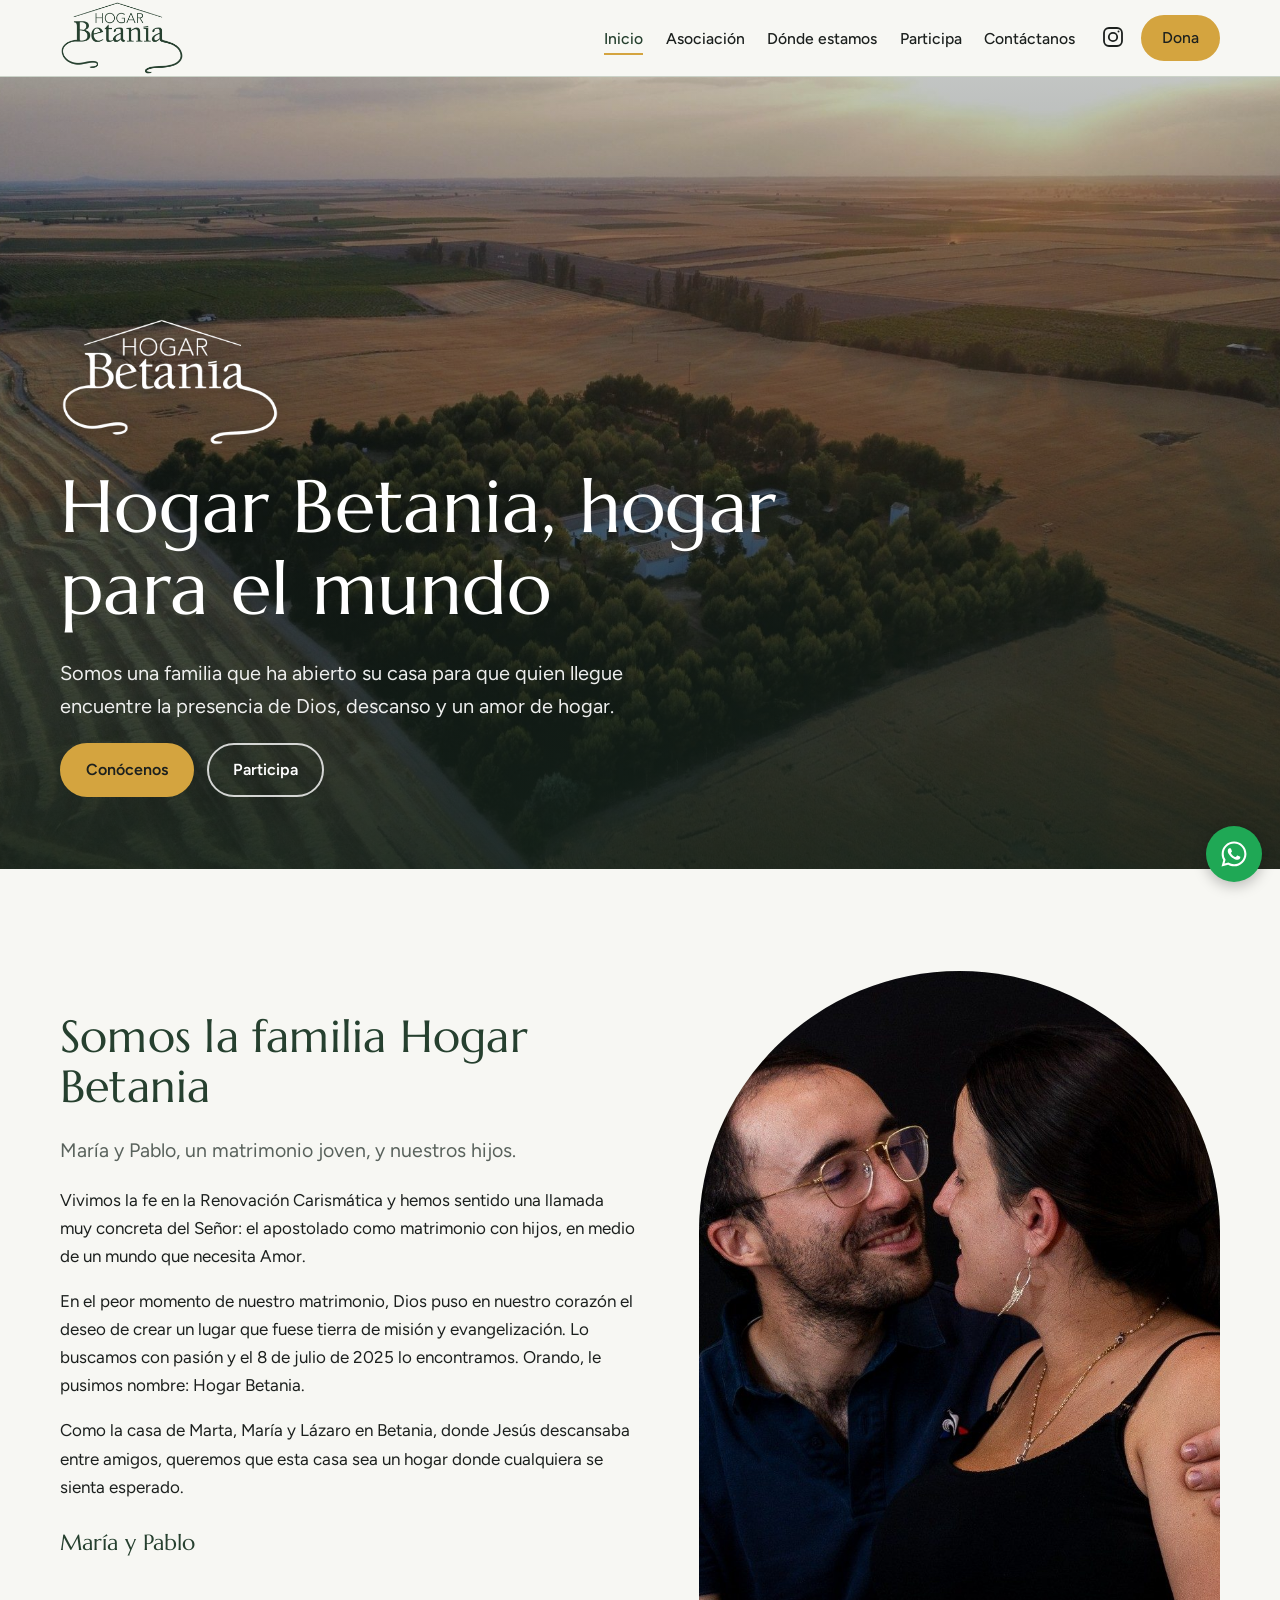
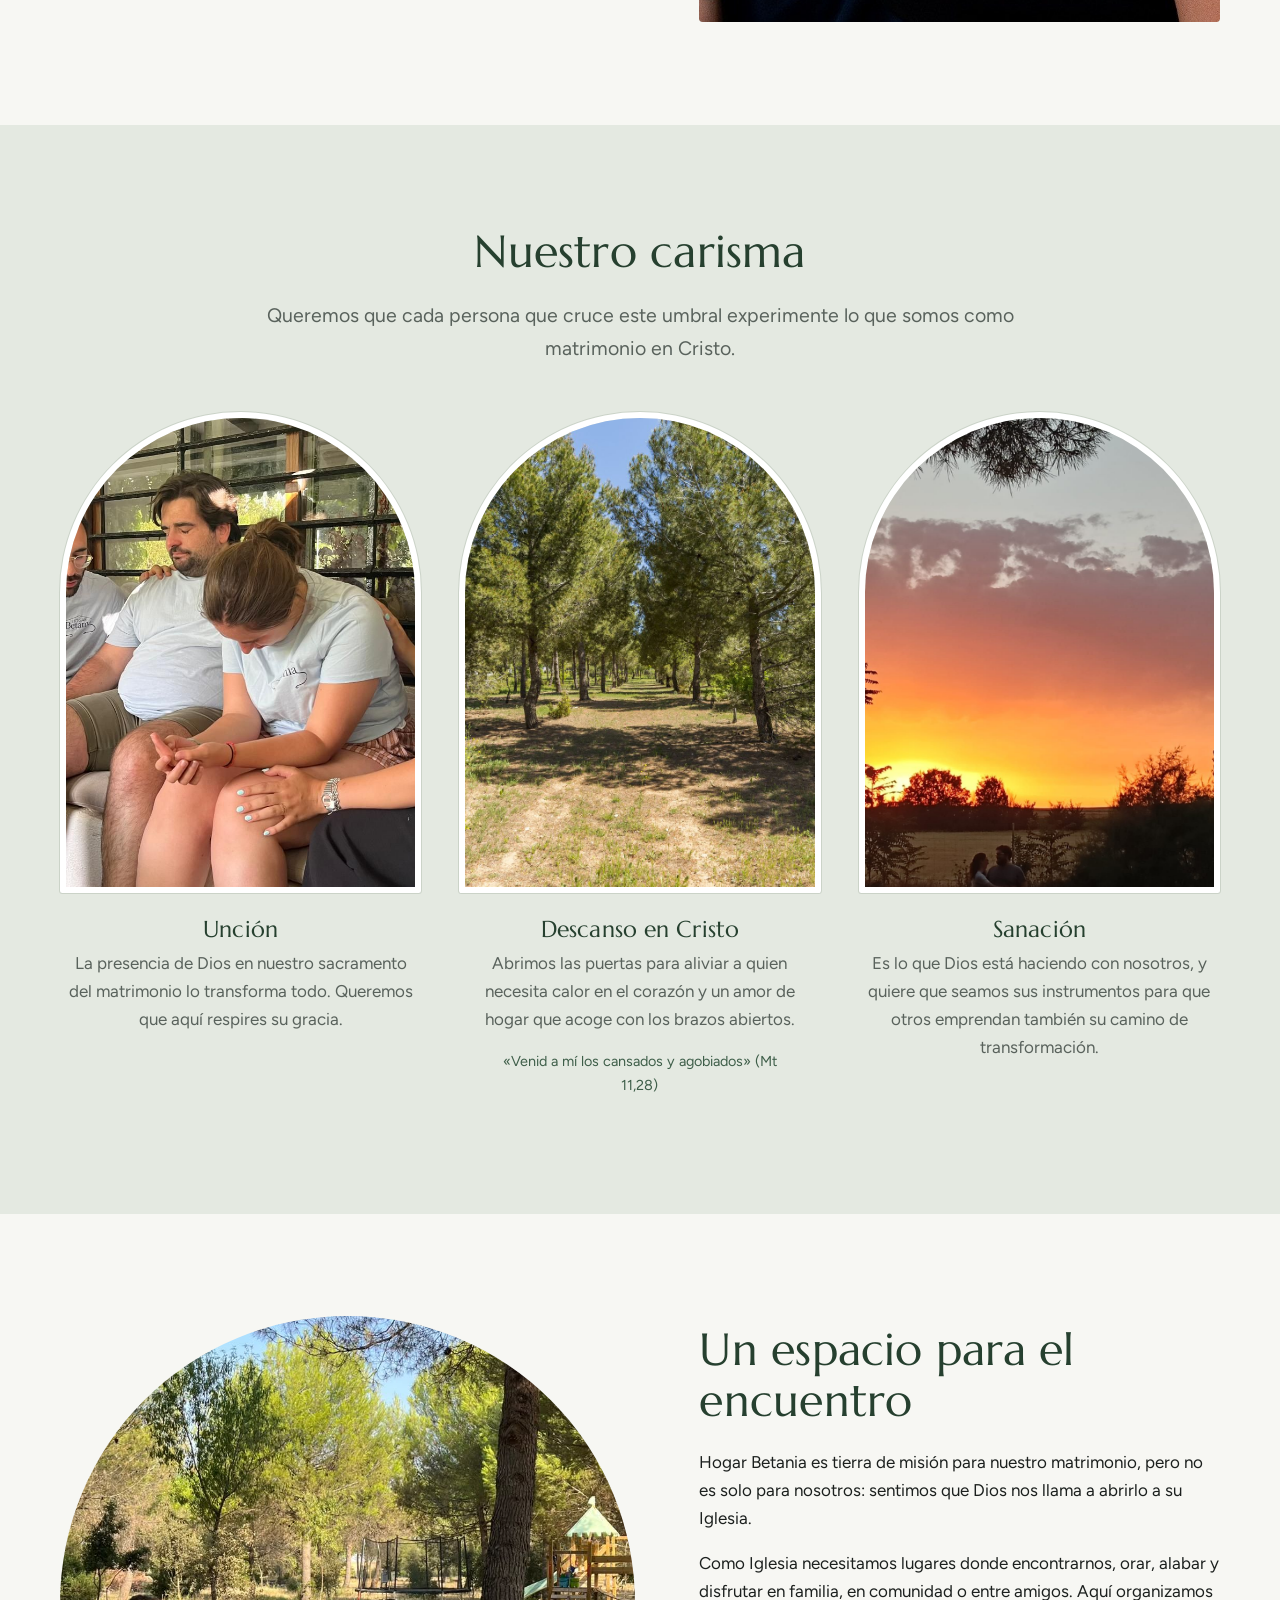
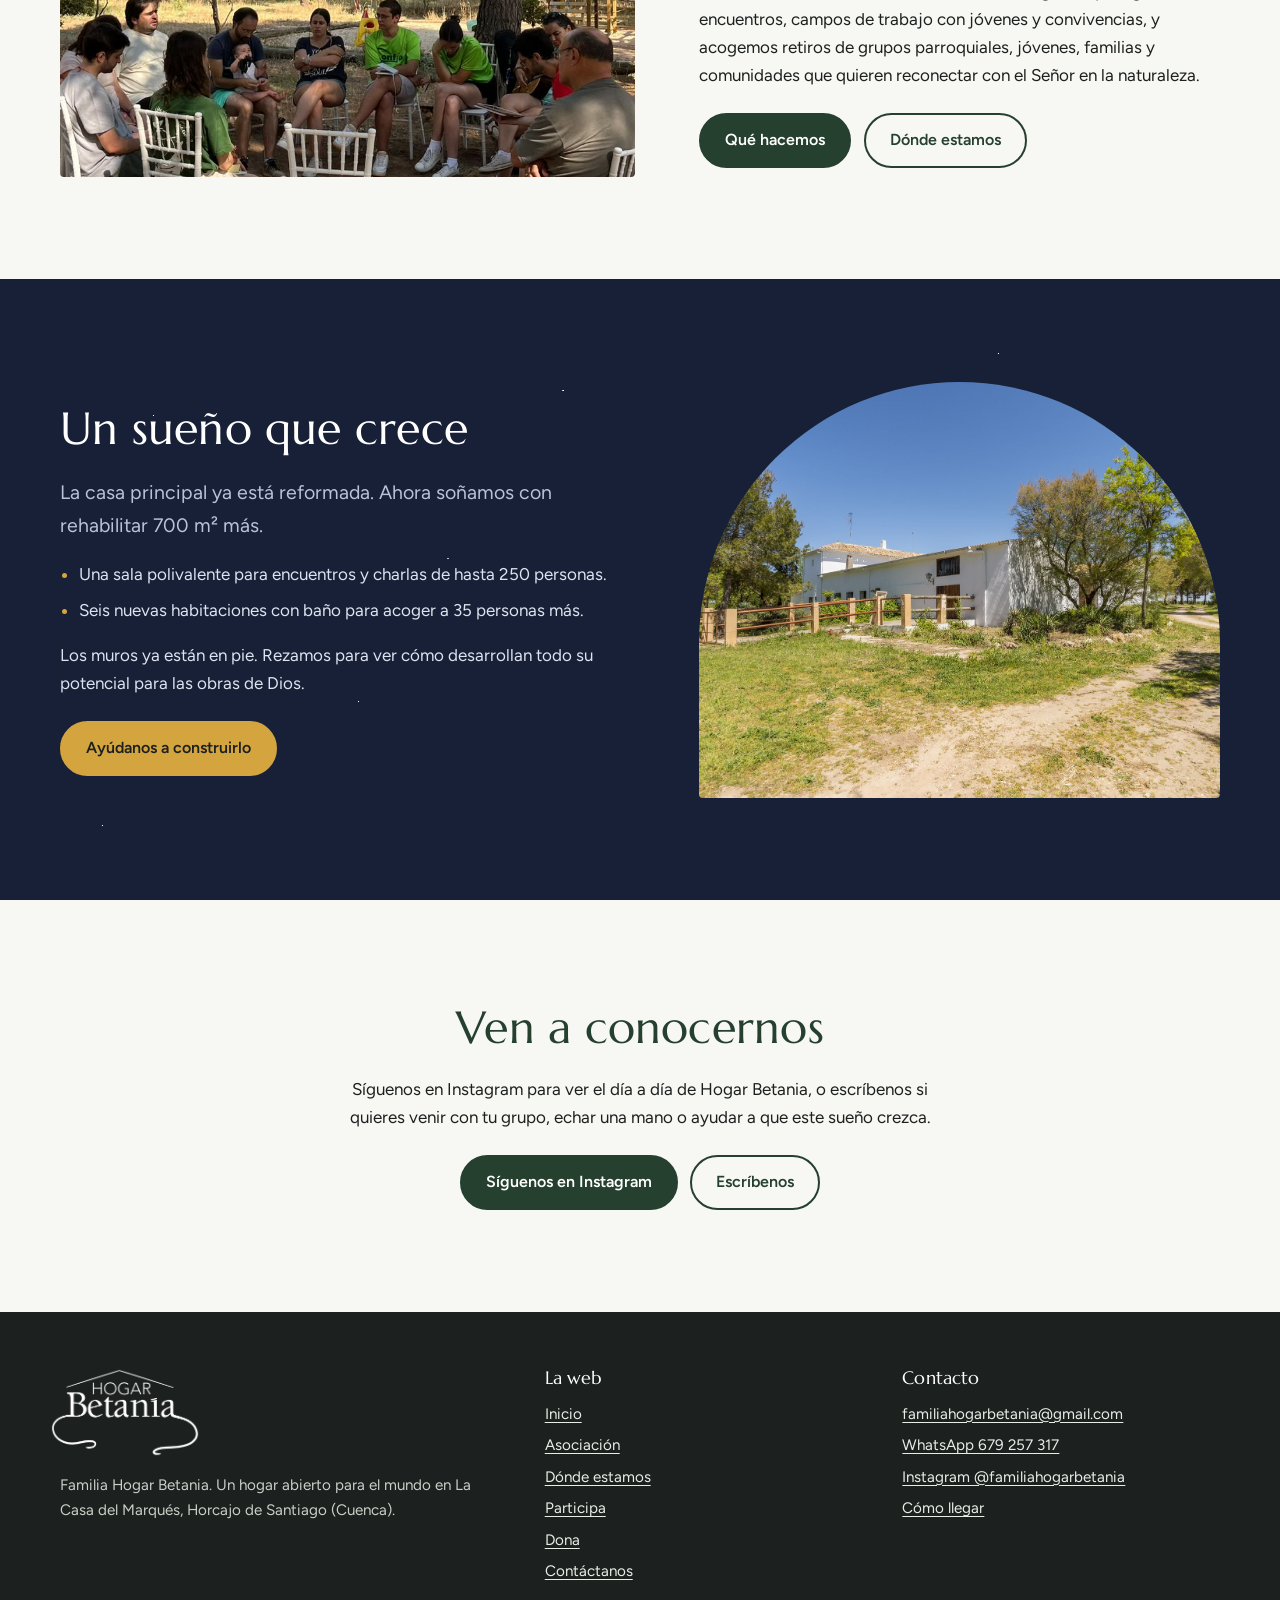
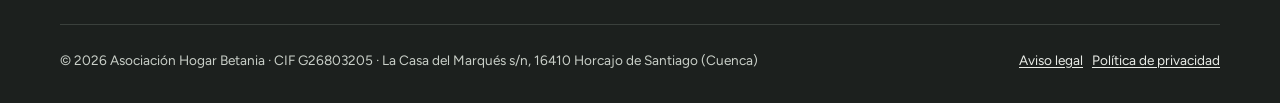
==== index.html @ 7e1f31e6 "Web de Familia Hogar Betania Co-Authored-By: Claude Opus 5.5 <noreply@anthropic.com> Claude-Session:" ====
<!doctype html>
<html lang="es">
<head>
  <meta charset="utf-8">
  <meta name="viewport" content="width=device-width, initial-scale=1">
  <title>Familia Hogar Betania · Hogar para el mundo</title>
  <meta name="description" content="Somos María y Pablo, una familia que abre su casa en La Casa del Marqués (Horcajo de Santiago, Cuenca) como tierra de misión: un lugar de encuentro, descanso en Cristo y sanación.">
  <link rel="canonical" href="https://familiahogarbetania.pages.dev/">
  <meta property="og:type" content="website">
  <meta property="og:site_name" content="Familia Hogar Betania">
  <meta property="og:title" content="Familia Hogar Betania · Hogar para el mundo">
  <meta property="og:description" content="Somos María y Pablo, una familia que abre su casa en La Casa del Marqués (Horcajo de Santiago, Cuenca) como tierra de misión: un lugar de encuentro, descanso en Cristo y sanación.">
  <meta property="og:image" content="https://familiahogarbetania.pages.dev/img/portada.jpg">
  <meta property="og:url" content="https://familiahogarbetania.pages.dev/">
  <meta name="theme-color" content="#26402F">
  <link rel="icon" href="img/favicon.png" type="image/png">
  <link rel="apple-touch-icon" href="img/favicon.png">
  <link rel="preconnect" href="https://fonts.googleapis.com">
  <link rel="preconnect" href="https://fonts.gstatic.com" crossorigin>
  <link href="https://fonts.googleapis.com/css2?family=Figtree:wght@400;500;600;700&family=Marcellus&display=swap" rel="stylesheet">
  <link rel="stylesheet" href="css/estilos.css">
</head>
<body>
  <a class="saltar" href="#contenido">Saltar al contenido</a>

  <header class="cabecera">
    <div class="contenedor">
      <a class="marca" href="index.html">
        <img src="img/logo.png" alt="Familia Hogar Betania" width="110" height="65">
      </a>
      <button class="abrir-menu" aria-controls="menu" aria-expanded="false" aria-label="Abrir menú"><svg viewBox="0 0 24 24" fill="none" stroke="currentColor" stroke-width="2" aria-hidden="true"><path d="M4 7h16M4 12h16M4 17h16"/></svg></button>
      <nav class="menu" id="menu" aria-label="Menú principal">
        <ul>
          <li><a href="index.html" aria-current="page">Inicio</a></li>
          <li><a href="asociacion.html">Asociación</a></li>
          <li><a href="donde-estamos.html">Dónde estamos</a></li>
          <li><a href="participa.html">Participa</a></li>
          <li><a href="contacto.html">Contáctanos</a></li>
        </ul>
        <div class="acciones">
          <a class="icono-ig" href="https://www.instagram.com/familiahogarbetania/" target="_blank" rel="noopener" aria-label="Instagram de Familia Hogar Betania"><svg viewBox="0 0 24 24" fill="none" stroke="currentColor" stroke-width="1.8" aria-hidden="true"><rect x="3" y="3" width="18" height="18" rx="5"/><circle cx="12" cy="12" r="4.2"/><circle cx="17.5" cy="6.5" r="1" fill="currentColor" stroke="none"/></svg></a>
          <a class="boton trigo" href="dona.html">Dona</a>
        </div>
      </nav>
    </div>
  </header>

  <main id="contenido">

    <section class="portada" aria-label="Presentación">
      <img src="img/portada.jpg" alt="" fetchpriority="high">
      <div class="contenedor">
        <img class="logo-portada" src="img/logo-blanco.png" alt="" width="220" height="130">
        <h1>Hogar Betania, hogar para el mundo</h1>
        <p>Somos una familia que ha abierto su casa para que quien llegue encuentre la presencia de Dios, descanso y un amor de hogar.</p>
        <div class="botones">
          <a class="boton trigo" href="asociacion.html">Conócenos</a>
          <a class="boton claro" href="participa.html">Participa</a>
        </div>
      </div>
    </section>

    <section class="seccion">
      <div class="contenedor duo">
        <div class="texto">
          <h2>Somos la familia Hogar Betania</h2>
          <p class="entradilla">María y Pablo, un matrimonio joven, y nuestros hijos.</p>
          <p>Vivimos la fe en la Renovación Carismática y hemos sentido una llamada muy concreta del Señor: el apostolado como matrimonio con hijos, en medio de un mundo que necesita Amor.</p>
          <p>En el peor momento de nuestro matrimonio, Dios puso en nuestro corazón el deseo de crear un lugar que fuese tierra de misión y evangelización. Lo buscamos con pasión y el 8 de julio de 2025 lo encontramos. Orando, le pusimos nombre: Hogar Betania.</p>
          <p>Como la casa de Marta, María y Lázaro en Betania, donde Jesús descansaba entre amigos, queremos que esta casa sea un hogar donde cualquiera se sienta esperado.</p>
          <p class="firma">María y Pablo</p>
        </div>
        <figure class="arco" style="margin:0">
          <img src="img/familia.jpg" alt="María y Pablo" loading="lazy" style="object-position: 40% 30%">
        </figure>
      </div>
    </section>

    <section class="seccion salvia">
      <div class="contenedor">
        <div class="texto centrado">
          <h2>Nuestro carisma</h2>
          <p class="entradilla">Queremos que cada persona que cruce este umbral experimente lo que somos como matrimonio en Cristo.</p>
        </div>
        <div class="puertas">
          <article class="puerta">
            <div class="arco"><img src="img/uncion.jpg" alt="Oración en pequeño grupo en Hogar Betania" loading="lazy"></div>
            <h3>Unción</h3>
            <p>La presencia de Dios en nuestro sacramento del matrimonio lo transforma todo. Queremos que aquí respires su gracia.</p>
          </article>
          <article class="puerta">
            <div class="arco"><img src="img/descanso.jpg" alt="Pinar de la finca" loading="lazy"></div>
            <h3>Descanso en Cristo</h3>
            <p>Abrimos las puertas para aliviar a quien necesita calor en el corazón y un amor de hogar que acoge con los brazos abiertos.</p>
            <p class="cita">«Venid a mí los cansados y agobiados» (Mt 11,28)</p>
          </article>
          <article class="puerta">
            <div class="arco"><img src="img/sanacion.jpg" alt="Atardecer desde la finca" loading="lazy"></div>
            <h3>Sanación</h3>
            <p>Es lo que Dios está haciendo con nosotros, y quiere que seamos sus instrumentos para que otros emprendan también su camino de transformación.</p>
          </article>
        </div>
      </div>
    </section>

    <section class="seccion">
      <div class="contenedor duo invertido">
        <div class="texto">
          <h2>Un espacio para el encuentro</h2>
          <p>Hogar Betania es tierra de misión para nuestro matrimonio, pero no es solo para nosotros: sentimos que Dios nos llama a abrirlo a su Iglesia.</p>
          <p>Como Iglesia necesitamos lugares donde encontrarnos, orar, alabar y disfrutar en familia, en comunidad o entre amigos. Aquí organizamos encuentros, campos de trabajo con jóvenes y convivencias, y acogemos retiros de grupos parroquiales, jóvenes, familias y comunidades que quieren reconectar con el Señor en la naturaleza.</p>
          <div class="botones" style="margin-top:1.5rem">
            <a class="boton" href="asociacion.html">Qué hacemos</a>
            <a class="boton hueco" href="donde-estamos.html">Dónde estamos</a>
          </div>
        </div>
        <figure class="arco ancho" style="margin:0">
          <img src="img/encuentro.jpg" alt="Grupo reunido bajo los pinos de la finca" loading="lazy">
        </figure>
      </div>
    </section>

    <section class="seccion noche">
      <div class="contenedor duo">
        <div class="texto">
          <h2>Un sueño que crece</h2>
          <p class="entradilla">La casa principal ya está reformada. Ahora soñamos con rehabilitar 700 m² más.</p>
          <ul>
            <li>Una sala polivalente para encuentros y charlas de hasta 250 personas.</li>
            <li>Seis nuevas habitaciones con baño para acoger a 35 personas más.</li>
          </ul>
          <p>Los muros ya están en pie. Rezamos para ver cómo desarrollan todo su potencial para las obras de Dios.</p>
          <div class="botones" style="margin-top:1.5rem">
            <a class="boton trigo" href="dona.html">Ayúdanos a construirlo</a>
          </div>
        </div>
        <figure class="arco ancho" style="margin:0">
          <img src="img/obra.jpg" alt="Edificios de la finca" loading="lazy">
        </figure>
      </div>
    </section>

    <section class="seccion">
      <div class="contenedor llamada">
        <h2>Ven a conocernos</h2>
        <p>Síguenos en Instagram para ver el día a día de Hogar Betania, o escríbenos si quieres venir con tu grupo, echar una mano o ayudar a que este sueño crezca.</p>
        <div class="botones">
          <a class="boton" href="https://www.instagram.com/familiahogarbetania/" target="_blank" rel="noopener">Síguenos en Instagram</a>
          <a class="boton hueco" href="contacto.html">Escríbenos</a>
        </div>
      </div>
    </section>
  </main>

  <footer class="pie">
    <div class="contenedor">
      <div class="columnas">
        <div>
          <img src="img/logo-blanco.png" alt="Logotipo de Hogar Betania" width="150" height="89">
          <p>Familia Hogar Betania. Un hogar abierto para el mundo en La Casa del Marqués, Horcajo de Santiago (Cuenca).</p>
        </div>
        <div>
          <h2>La web</h2>
          <ul>
            <li><a href="index.html">Inicio</a></li>
            <li><a href="asociacion.html">Asociación</a></li>
            <li><a href="donde-estamos.html">Dónde estamos</a></li>
            <li><a href="participa.html">Participa</a></li>
            <li><a href="dona.html">Dona</a></li>
            <li><a href="contacto.html">Contáctanos</a></li>
          </ul>
        </div>
        <div>
          <h2>Contacto</h2>
          <ul>
            <li><a href="mailto:familiahogarbetania@gmail.com">familiahogarbetania@gmail.com</a></li>
            <li><a href="https://wa.me/34679257317" target="_blank" rel="noopener">WhatsApp 679 257 317</a></li>
            <li><a href="https://www.instagram.com/familiahogarbetania/" target="_blank" rel="noopener">Instagram @familiahogarbetania</a></li>
            <li><a href="https://maps.google.com/?cid=15795830593650024821" target="_blank" rel="noopener">Cómo llegar</a></li>
          </ul>
        </div>
      </div>
      <div class="legal-pie">
        <span>© <span data-anio>2026</span> Asociación Hogar Betania · CIF G26803205 · La Casa del Marqués s/n, 16410 Horcajo de Santiago (Cuenca)</span>
        <span><a href="aviso-legal.html">Aviso legal</a> &nbsp; <a href="privacidad.html">Política de privacidad</a></span>
      </div>
    </div>
  </footer>

  <a class="whatsapp-flotante" href="https://wa.me/34679257317" target="_blank" rel="noopener" aria-label="Escríbenos por WhatsApp"><svg viewBox="0 0 24 24" fill="currentColor" aria-hidden="true"><path d="M12.04 2C6.58 2 2.13 6.45 2.13 11.91c0 1.75.46 3.45 1.32 4.95L2.05 22l5.25-1.38c1.45.79 3.08 1.21 4.74 1.21 5.46 0 9.91-4.45 9.91-9.91C21.95 6.45 17.5 2 12.04 2Zm0 18.15c-1.48 0-2.93-.4-4.2-1.15l-.3-.18-3.12.82.83-3.04-.2-.31a8.2 8.2 0 0 1-1.26-4.38c0-4.54 3.7-8.24 8.25-8.24 4.54 0 8.24 3.7 8.24 8.24 0 4.55-3.7 8.24-8.24 8.24Zm4.52-6.16c-.25-.12-1.47-.72-1.69-.81-.23-.08-.39-.12-.56.13-.16.24-.64.8-.78.97-.14.16-.29.18-.54.06-.25-.12-1.05-.39-1.99-1.23-.74-.66-1.23-1.47-1.38-1.72-.14-.25-.02-.38.11-.5.11-.11.25-.29.37-.43.13-.15.17-.25.25-.41.08-.17.04-.31-.02-.43-.06-.12-.56-1.34-.76-1.84-.2-.48-.41-.42-.56-.43h-.48c-.17 0-.43.06-.66.31-.22.25-.86.85-.86 2.07 0 1.22.89 2.4 1.01 2.56.12.17 1.75 2.67 4.23 3.74.59.26 1.05.41 1.41.52.59.19 1.13.16 1.56.1.48-.07 1.47-.6 1.67-1.18.21-.58.21-1.07.15-1.18-.07-.1-.23-.16-.48-.28Z"/></svg></a>

  <script src="js/web.js"></script>
</body>
</html>
---- css/estilos.css ----
/* =========================================================
   Familia Hogar Betania — hoja de estilos
   Colores y tipografías en variables: cámbialos aquí y se
   actualiza toda la web.
   ========================================================= */

:root {
  --cal: #F7F7F3;        /* fondo: blanco de cal */
  --salvia: #E4E9E1;     /* fondo suave de secciones */
  --pino: #26402F;       /* verde pinar, color principal */
  --pino-claro: #3E5E49;
  --trigo: #D4A43F;      /* dorado de trigo, acento */
  --trigo-claro: #F1DFA8;
  --noche: #172036;      /* cielo de noche, sección "estrellas" */
  --tinta: #1C201E;      /* texto */
  --gris: #59625C;       /* texto secundario */
  --linea: #CBD3C8;

  --f-titulos: "Marcellus", Georgia, serif;
  --f-texto: "Figtree", system-ui, -apple-system, "Segoe UI", sans-serif;

  --ancho: 1160px;
  --ancho-texto: 68ch;
  --radio-arco: 999px 999px 14px 14px; /* forma de arco / puerta */
}

*, *::before, *::after { box-sizing: border-box; }
html { scroll-behavior: smooth; }
@media (prefers-reduced-motion: reduce) { html { scroll-behavior: auto; } }

body {
  margin: 0;
  background: var(--cal);
  color: var(--tinta);
  font-family: var(--f-texto);
  font-size: 1.0625rem;
  line-height: 1.65;
  -webkit-font-smoothing: antialiased;
}

img, video { max-width: 100%; display: block; }
a { color: var(--pino); text-underline-offset: .18em; }
a:hover { color: var(--pino-claro); }
:focus-visible { outline: 3px solid var(--trigo); outline-offset: 3px; border-radius: 4px; }

h1, h2, h3 {
  font-family: var(--f-titulos);
  font-weight: 400;
  line-height: 1.12;
  margin: 0 0 .5em;
  color: var(--pino);
  letter-spacing: .005em;
}
h1 { font-size: clamp(2.5rem, 6vw, 4.6rem); }
h2 { font-size: clamp(1.9rem, 3.6vw, 2.8rem); }
h3 { font-size: 1.45rem; }
p { margin: 0 0 1em; }

.contenedor { width: min(100% - 2.5rem, var(--ancho)); margin-inline: auto; }
.texto { max-width: var(--ancho-texto); }
.centrado { text-align: center; margin-inline: auto; }
.entradilla { font-size: 1.22rem; color: var(--gris); }
.saltar { position: absolute; left: -9999px; }
.saltar:focus { left: 1rem; top: 1rem; background: #fff; padding: .5rem 1rem; z-index: 100; }

/* ---------- Cabecera ---------- */
.cabecera {
  position: sticky; top: 0; z-index: 50;
  background: rgba(247, 247, 243, .94);
  backdrop-filter: blur(8px);
  border-bottom: 1px solid var(--linea);
}
.cabecera .contenedor {
  display: flex; align-items: center; justify-content: space-between;
  gap: 1rem; min-height: 76px;
}
.marca { display: flex; align-items: center; gap: .7rem; text-decoration: none; color: var(--pino); }
.marca img { width: 124px; height: auto; }
.marca span { font-family: var(--f-titulos); font-size: 1.3rem; line-height: 1.1; }

.menu { display: flex; align-items: center; gap: 1.6rem; }
.menu ul { list-style: none; display: flex; gap: 1.4rem; margin: 0; padding: 0; }
.menu a { text-decoration: none; color: var(--tinta); font-weight: 500; font-size: .98rem; padding: .3rem 0; border-bottom: 2px solid transparent; }
.menu a:hover { color: var(--pino); }
.menu a[aria-current="page"] { border-bottom-color: var(--trigo); color: var(--pino); }
.menu a.boton { border-bottom: 2px solid var(--trigo); padding: .5rem 1.2rem; color: var(--tinta); }
.menu a.boton:hover { color: var(--tinta); }

.icono-ig { display: inline-flex; color: var(--pino); }
.icono-ig svg { width: 24px; height: 24px; }

.abrir-menu { display: none; background: none; border: 0; padding: .4rem; cursor: pointer; color: var(--pino); }
.abrir-menu svg { width: 30px; height: 30px; }

@media (max-width: 960px) {
  .abrir-menu { display: block; }
  .menu {
    position: absolute; top: 100%; left: 0; right: 0;
    flex-direction: column; align-items: stretch; gap: 0;
    background: var(--cal); border-bottom: 1px solid var(--linea);
    padding: .5rem 1.25rem 1.25rem;
    display: none;
  }
  .menu.abierto { display: flex; }
  .menu ul { flex-direction: column; gap: 0; }
  .menu ul a { display: block; padding: .85rem 0; border-bottom: 1px solid var(--linea); }
  .menu ul a[aria-current="page"] { border-bottom-color: var(--linea); color: var(--pino); font-weight: 700; }
  .menu .acciones { display: flex; align-items: center; justify-content: space-between; margin-top: 1rem; }
}
.menu .acciones { display: flex; align-items: center; gap: 1rem; }

/* ---------- Botones ---------- */
.boton {
  display: inline-block; text-decoration: none; font-weight: 600;
  padding: .75rem 1.5rem; border-radius: 999px;
  background: var(--pino); color: #fff; border: 2px solid var(--pino);
  font-size: 1rem; cursor: pointer; font-family: var(--f-texto);
}
.boton:hover { background: var(--pino-claro); border-color: var(--pino-claro); color: #fff; }
.boton.trigo { background: var(--trigo); border-color: var(--trigo); color: var(--tinta); }
.boton.trigo:hover { background: #E2B653; border-color: #E2B653; color: var(--tinta); }
.boton.hueco { background: transparent; color: var(--pino); }
.boton.hueco:hover { background: var(--pino); color: #fff; }
.boton.claro { background: transparent; color: #fff; border-color: rgba(255,255,255,.8); }
.boton.claro:hover { background: #fff; color: var(--pino); }
.botones { display: flex; flex-wrap: wrap; gap: .8rem; }

/* ---------- Portada con vídeo ---------- */
.portada {
  position: relative; min-height: min(88vh, 820px);
  display: grid; align-items: end;
  color: #fff; overflow: hidden; background: var(--pino);
}
.portada video, .portada > img {
  position: absolute; inset: 0; width: 100%; height: 100%; object-fit: cover;
}
.portada::after {
  content: ""; position: absolute; inset: 0;
  background: linear-gradient(180deg, rgba(20,30,24,.25) 0%, rgba(20,30,24,.45) 40%, rgba(20,34,26,.85) 100%);
}
.portada .contenedor { position: relative; z-index: 1; padding-block: 4rem 4.5rem; }
.portada h1 { color: #fff; max-width: 14ch; margin-bottom: .35em; }
.portada p { font-size: 1.25rem; max-width: 46ch; color: rgba(255,255,255,.92); }
.portada .logo-portada { width: clamp(160px, 22vw, 220px); height: auto; margin-bottom: 1.2rem; filter: drop-shadow(0 2px 10px rgba(0,0,0,.35)); }
.pausar-video {
  position: absolute; z-index: 2; right: 1.25rem; top: 1.25rem;
  background: rgba(0,0,0,.35); color: #fff; border: 1px solid rgba(255,255,255,.5);
  border-radius: 999px; padding: .4rem .9rem; font: inherit; font-size: .85rem; cursor: pointer;
}

/* Cabecera de páginas interiores */
.cabecera-pagina {
  position: relative; color: #fff; background: var(--pino);
  min-height: 340px; display: grid; align-items: end; overflow: hidden;
}
.cabecera-pagina img { position: absolute; inset: 0; width: 100%; height: 100%; object-fit: cover; }
.cabecera-pagina::after { content: ""; position: absolute; inset: 0; background: linear-gradient(180deg, rgba(0,0,0,.05), rgba(20,34,26,.8)); }
.cabecera-pagina .contenedor { position: relative; z-index: 1; padding-block: 3rem; }
.cabecera-pagina h1 { color: #fff; margin: 0; }
.cabecera-pagina p { margin: .5rem 0 0; font-size: 1.2rem; max-width: 52ch; }
.cabecera-pagina.sencilla { min-height: 220px; }

/* ---------- Secciones ---------- */
.seccion { padding-block: clamp(3.5rem, 8vw, 6.5rem); }
.seccion.salvia { background: var(--salvia); }
.seccion.pino { background: var(--pino); color: #EEF2EC; }
.seccion.pino h2, .seccion.pino h3 { color: #fff; }
.seccion.pino a { color: var(--trigo-claro); }

/* Texto + imagen en arco */
.duo {
  display: grid; grid-template-columns: 1.05fr .95fr; gap: clamp(2rem, 5vw, 5rem); align-items: center;
}
.duo.invertido > :first-child { order: 2; }
@media (max-width: 820px) { .duo { grid-template-columns: 1fr; } .duo.invertido > :first-child { order: 0; } }

.arco { border-radius: var(--radio-arco); overflow: hidden; aspect-ratio: 4 / 5; background: var(--salvia); }
.arco img { width: 100%; height: 100%; object-fit: cover; }
.arco.ancho { aspect-ratio: 5 / 4; }

/* Firma de la familia */
.firma { font-family: var(--f-titulos); font-size: 1.35rem; color: var(--pino); margin-top: 1.5rem; }

/* ---------- Los tres pilares: tres puertas ---------- */
.puertas { display: grid; grid-template-columns: repeat(3, 1fr); gap: clamp(1rem, 3vw, 2.5rem); margin-top: 3rem; }
@media (max-width: 820px) { .puertas { grid-template-columns: 1fr; max-width: 420px; margin-inline: auto; } }
.puerta { text-align: center; }
.puerta .arco { aspect-ratio: 3 / 4; margin-bottom: 1.4rem; border: 6px solid #fff; box-shadow: 0 0 0 1px var(--linea); }
.puerta h3 { margin-bottom: .3em; }
.puerta p { color: var(--gris); max-width: 32ch; margin-inline: auto; }
.puerta .cita { font-size: .9rem; color: var(--pino-claro); }

/* ---------- Instalaciones (lista sencilla) ---------- */
.datos-casa { display: grid; grid-template-columns: repeat(auto-fit, minmax(220px, 1fr)); gap: 0; margin-top: 2.5rem; border-top: 1px solid var(--linea); }
.dato { padding: 1.5rem 1.5rem 1.5rem 0; border-bottom: 1px solid var(--linea); }
.dato strong { display: block; font-family: var(--f-titulos); font-weight: 400; font-size: 2.2rem; color: var(--pino); line-height: 1.1; }
.dato span { color: var(--gris); }

/* ---------- Sección noche (sueño que crece) ---------- */
.noche {
  background: radial-gradient(1px 1px at 12% 22%, #fff 50%, transparent 51%),
              radial-gradient(1px 1px at 28% 68%, #fff 50%, transparent 51%),
              radial-gradient(1.5px 1.5px at 44% 18%, #fff 50%, transparent 51%),
              radial-gradient(1px 1px at 63% 40%, #fff 50%, transparent 51%),
              radial-gradient(1.5px 1.5px at 78% 12%, #fff 50%, transparent 51%),
              radial-gradient(1px 1px at 88% 62%, #fff 50%, transparent 51%),
              radial-gradient(1px 1px at 55% 82%, #fff 50%, transparent 51%),
              radial-gradient(1px 1px at 8% 88%, #fff 50%, transparent 51%),
              radial-gradient(1.5px 1.5px at 35% 45%, rgba(255,255,255,.7) 50%, transparent 51%),
              radial-gradient(1px 1px at 95% 30%, rgba(255,255,255,.7) 50%, transparent 51%),
              var(--noche);
  color: #DDE3F0;
}
.noche h2, .noche h3 { color: #fff; }
.noche .entradilla { color: #B9C3D8; }
.noche ul { padding-left: 1.2rem; }
.noche li { margin-bottom: .5rem; }
.noche li::marker { color: var(--trigo); }

/* ---------- Formas de participar ---------- */
.formas { display: grid; gap: 0; margin-top: 2.5rem; }
.forma {
  display: grid; grid-template-columns: 220px 1fr; gap: clamp(1.5rem, 4vw, 3.5rem);
  padding-block: 2.5rem; border-top: 1px solid var(--linea); align-items: start;
}
.forma:last-child { border-bottom: 1px solid var(--linea); }
.forma .arco { aspect-ratio: 3 / 4; }
.forma ul { padding-left: 1.2rem; margin: 0 0 1.4rem; }
.forma li { margin-bottom: .35rem; }
.forma li::marker { color: var(--trigo); }
@media (max-width: 700px) { .forma { grid-template-columns: 1fr; } .forma .arco { max-width: 220px; } }

/* ---------- Galería ---------- */
.galeria { display: grid; grid-template-columns: repeat(4, 1fr); gap: .6rem; margin-top: 2rem; }
.galeria img { width: 100%; height: 100%; aspect-ratio: 1; object-fit: cover; border-radius: 10px; }
.galeria img:first-child { grid-column: span 2; grid-row: span 2; }
@media (max-width: 700px) { .galeria { grid-template-columns: repeat(2, 1fr); } }

/* ---------- Mapa / ubicación ---------- */
.foto-aerea { border-radius: 18px; overflow: hidden; }
.foto-aerea img { width: 100%; aspect-ratio: 16 / 9; object-fit: cover; }
.direccion { font-style: normal; font-size: 1.15rem; line-height: 1.6; margin-bottom: 1.5rem; }
.pie-foto { font-size: .9rem; color: var(--gris); margin-top: .6rem; }

/* ---------- Contacto ---------- */
.canales { display: grid; gap: 1rem; margin: 1.5rem 0 2rem; }
.canal {
  display: flex; gap: 1rem; align-items: center; text-decoration: none; color: var(--tinta);
  padding: 1rem 1.2rem; border: 1px solid var(--linea); border-radius: 14px; background: #fff;
}
.canal:hover { border-color: var(--pino); color: var(--tinta); }
.canal svg { width: 34px; height: 34px; flex: none; }
.canal strong { display: block; font-weight: 600; }
.canal small { color: var(--gris); font-size: .95rem; }
.canal.whatsapp svg { color: #1FA855; }
.canal.correo svg, .canal.instagram svg { color: var(--pino); }

form.formulario { display: grid; gap: 1.1rem; background: #fff; padding: clamp(1.25rem, 4vw, 2.25rem); border-radius: 18px; border: 1px solid var(--linea); }
.campo { display: grid; gap: .35rem; }
.campo label { font-weight: 600; font-size: .95rem; }
.campo input, .campo select, .campo textarea {
  font: inherit; padding: .75rem .9rem; border: 1px solid #AEB8AB; border-radius: 10px; background: var(--cal); color: var(--tinta);
}
.campo textarea { min-height: 150px; resize: vertical; }
.campo input:focus, .campo select:focus, .campo textarea:focus { outline: 2px solid var(--pino); outline-offset: 1px; border-color: var(--pino); }
.casilla { display: flex; gap: .6rem; align-items: flex-start; font-size: .93rem; color: var(--gris); }
.casilla input { margin-top: .3rem; width: 18px; height: 18px; accent-color: var(--pino); flex: none; }
.info-rgpd { font-size: .82rem; color: var(--gris); line-height: 1.5; border-top: 1px solid var(--linea); padding-top: 1rem; }
.oculto { position: absolute; left: -5000px; }
.aviso-form { padding: .9rem 1rem; border-radius: 10px; display: none; }
.aviso-form.ok { display: block; background: #E3F1E4; color: #1D4D2A; }
.aviso-form.error { display: block; background: #F8E5E1; color: #7A2617; }
.aviso-form[hidden] { display: none; }

/* ---------- Donaciones ---------- */
.pasos { counter-reset: paso; list-style: none; padding: 0; margin: 2rem 0; display: grid; gap: 1.25rem; }
.pasos li { counter-increment: paso; position: relative; padding-left: 3.5rem; }
.pasos li::before {
  content: counter(paso); position: absolute; left: 0; top: -.1rem;
  width: 2.4rem; height: 2.4rem; border-radius: 50%; display: grid; place-items: center;
  background: var(--trigo); color: var(--tinta); font-family: var(--f-titulos); font-size: 1.2rem;
}
.pasos strong { display: block; color: var(--pino); }
.nota { font-size: .95rem; color: var(--gris); border-left: 3px solid var(--trigo); padding-left: 1rem; }

/* ---------- Páginas legales ---------- */
.legal h2 { font-size: 1.5rem; margin-top: 2.2rem; }
.legal ul { padding-left: 1.2rem; }

/* ---------- Llamada final ---------- */
.llamada { text-align: center; }
.llamada h2 { max-width: 20ch; margin-inline: auto; }
.llamada p { max-width: 54ch; margin-inline: auto; }
.llamada .botones { justify-content: center; margin-top: 1.5rem; }

/* ---------- Pie ---------- */
.pie { background: var(--tinta); color: #C9CFC8; font-size: .95rem; padding-block: 3.5rem 2rem; }
.pie a { color: #E9ECE7; }
.pie .columnas { display: grid; grid-template-columns: 1.4fr 1fr 1fr; gap: 2.5rem; }
@media (max-width: 760px) { .pie .columnas { grid-template-columns: 1fr; } }
.pie img { width: 150px; height: auto; margin: 0 0 1rem -10px; }
.pie h2 { font-size: 1.15rem; color: #fff; margin-bottom: .8rem; }
.pie ul { list-style: none; padding: 0; margin: 0; display: grid; gap: .4rem; }
.pie .legal-pie { border-top: 1px solid #3A403C; margin-top: 2.5rem; padding-top: 1.5rem; display: flex; flex-wrap: wrap; gap: .5rem 1.5rem; justify-content: space-between; font-size: .85rem; }

/* WhatsApp flotante */
.whatsapp-flotante {
  position: fixed; right: 1.1rem; bottom: 1.1rem; z-index: 40;
  width: 56px; height: 56px; border-radius: 50%; background: #1FA855; color: #fff;
  display: grid; place-items: center; box-shadow: 0 4px 14px rgba(0,0,0,.25);
}
.whatsapp-flotante:hover { background: #17924A; color: #fff; }
.whatsapp-flotante svg { width: 30px; height: 30px; }
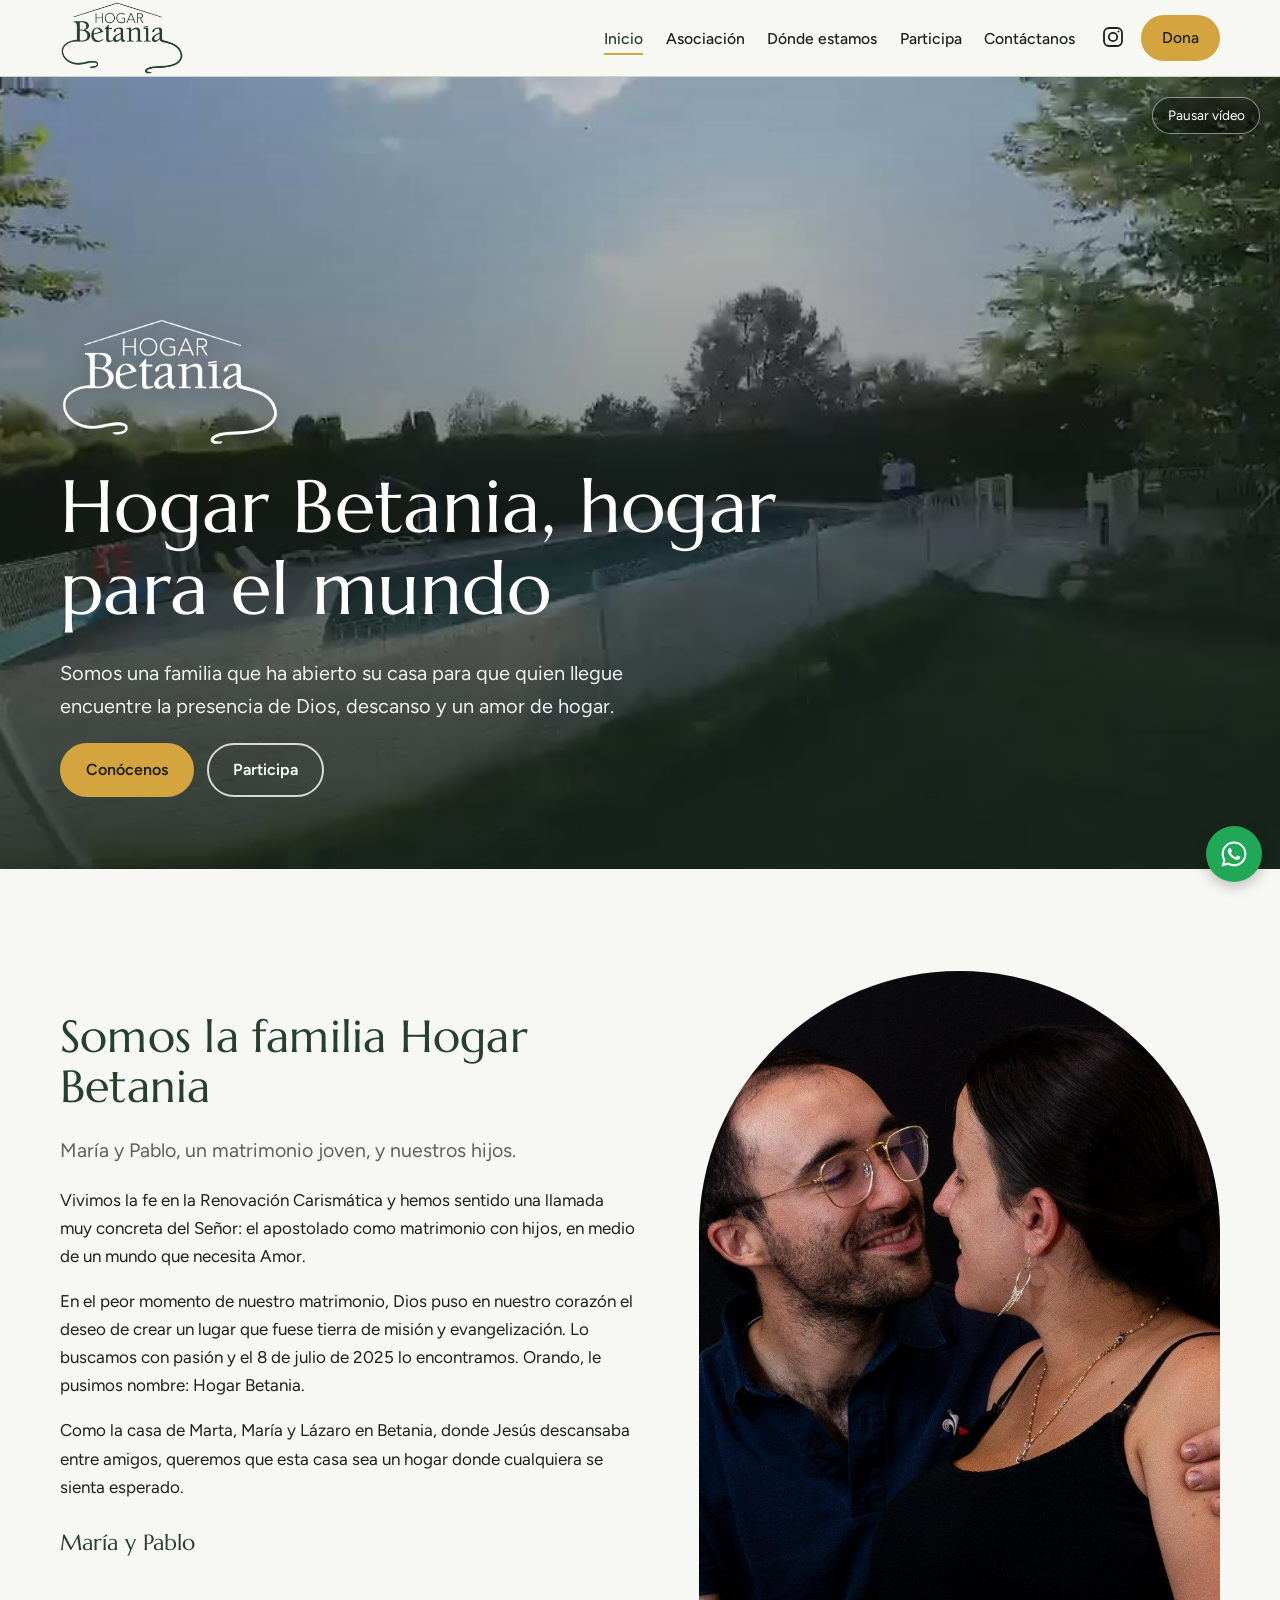
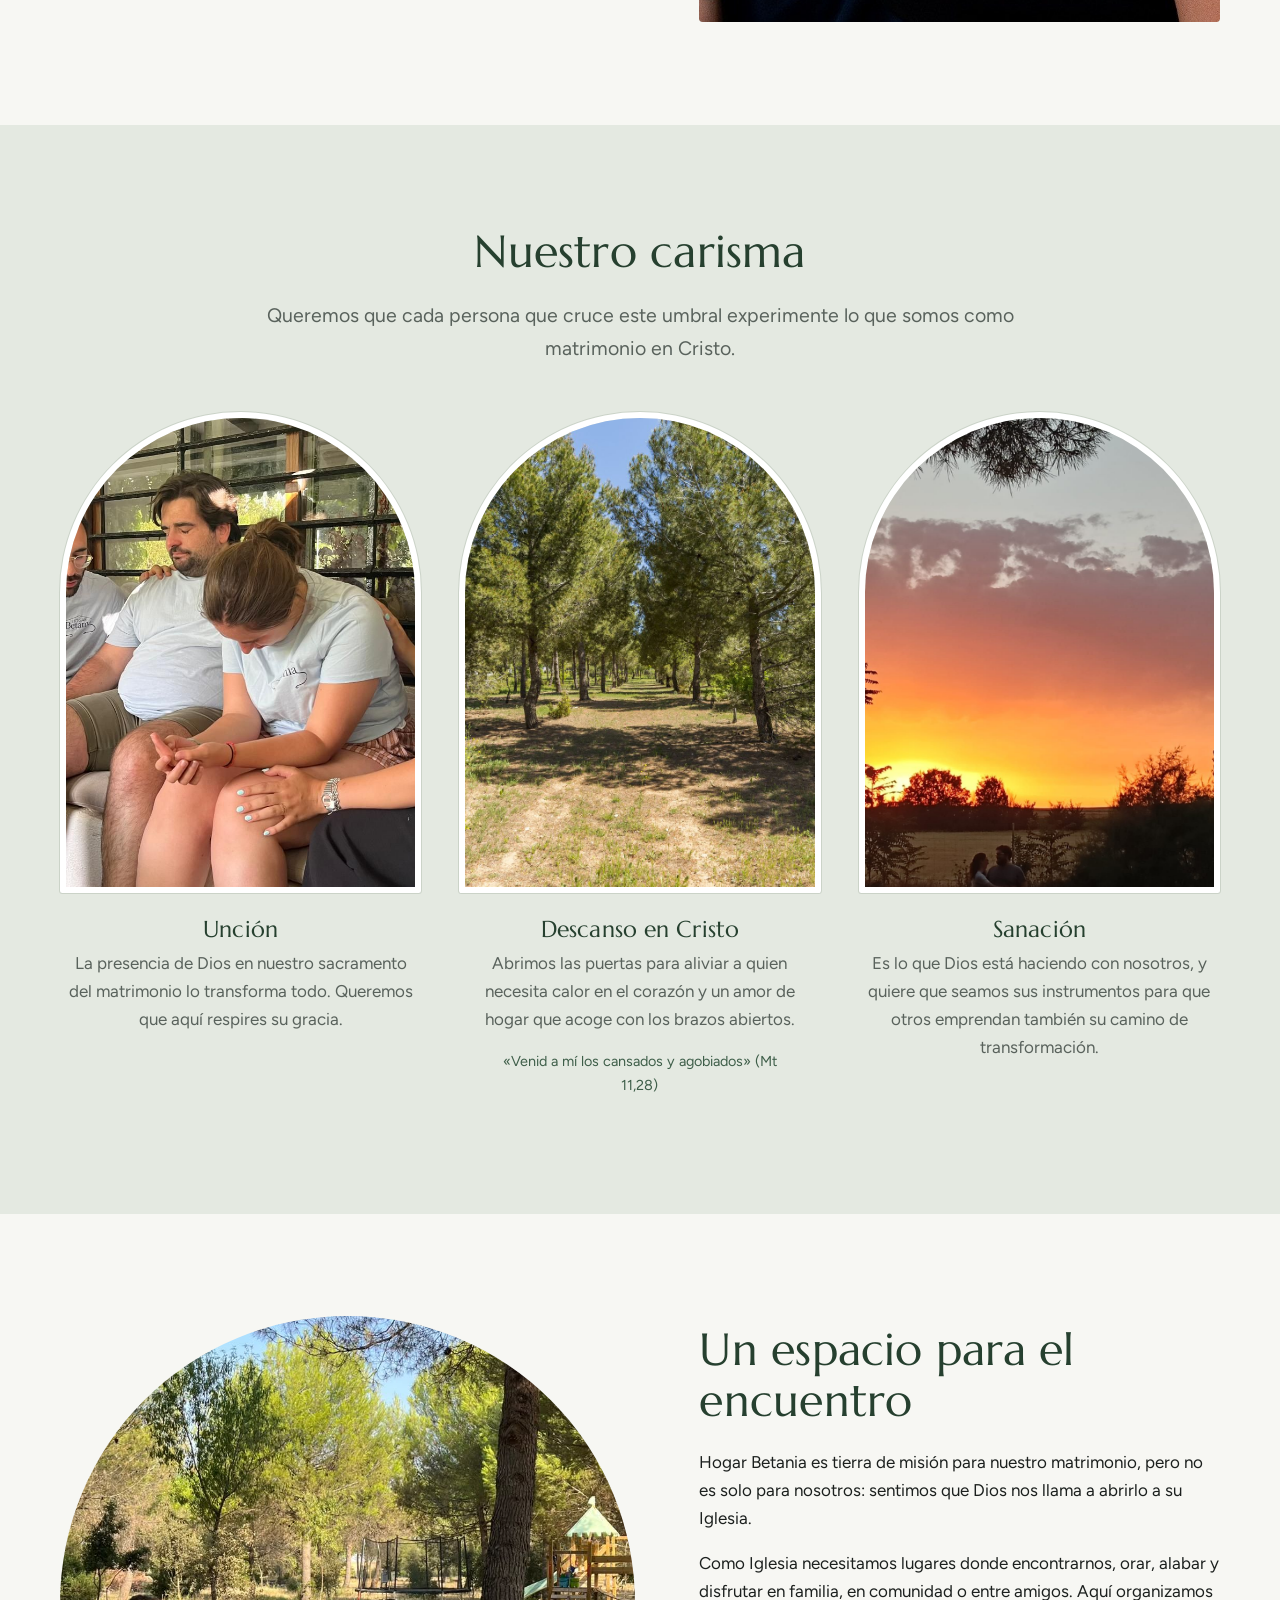
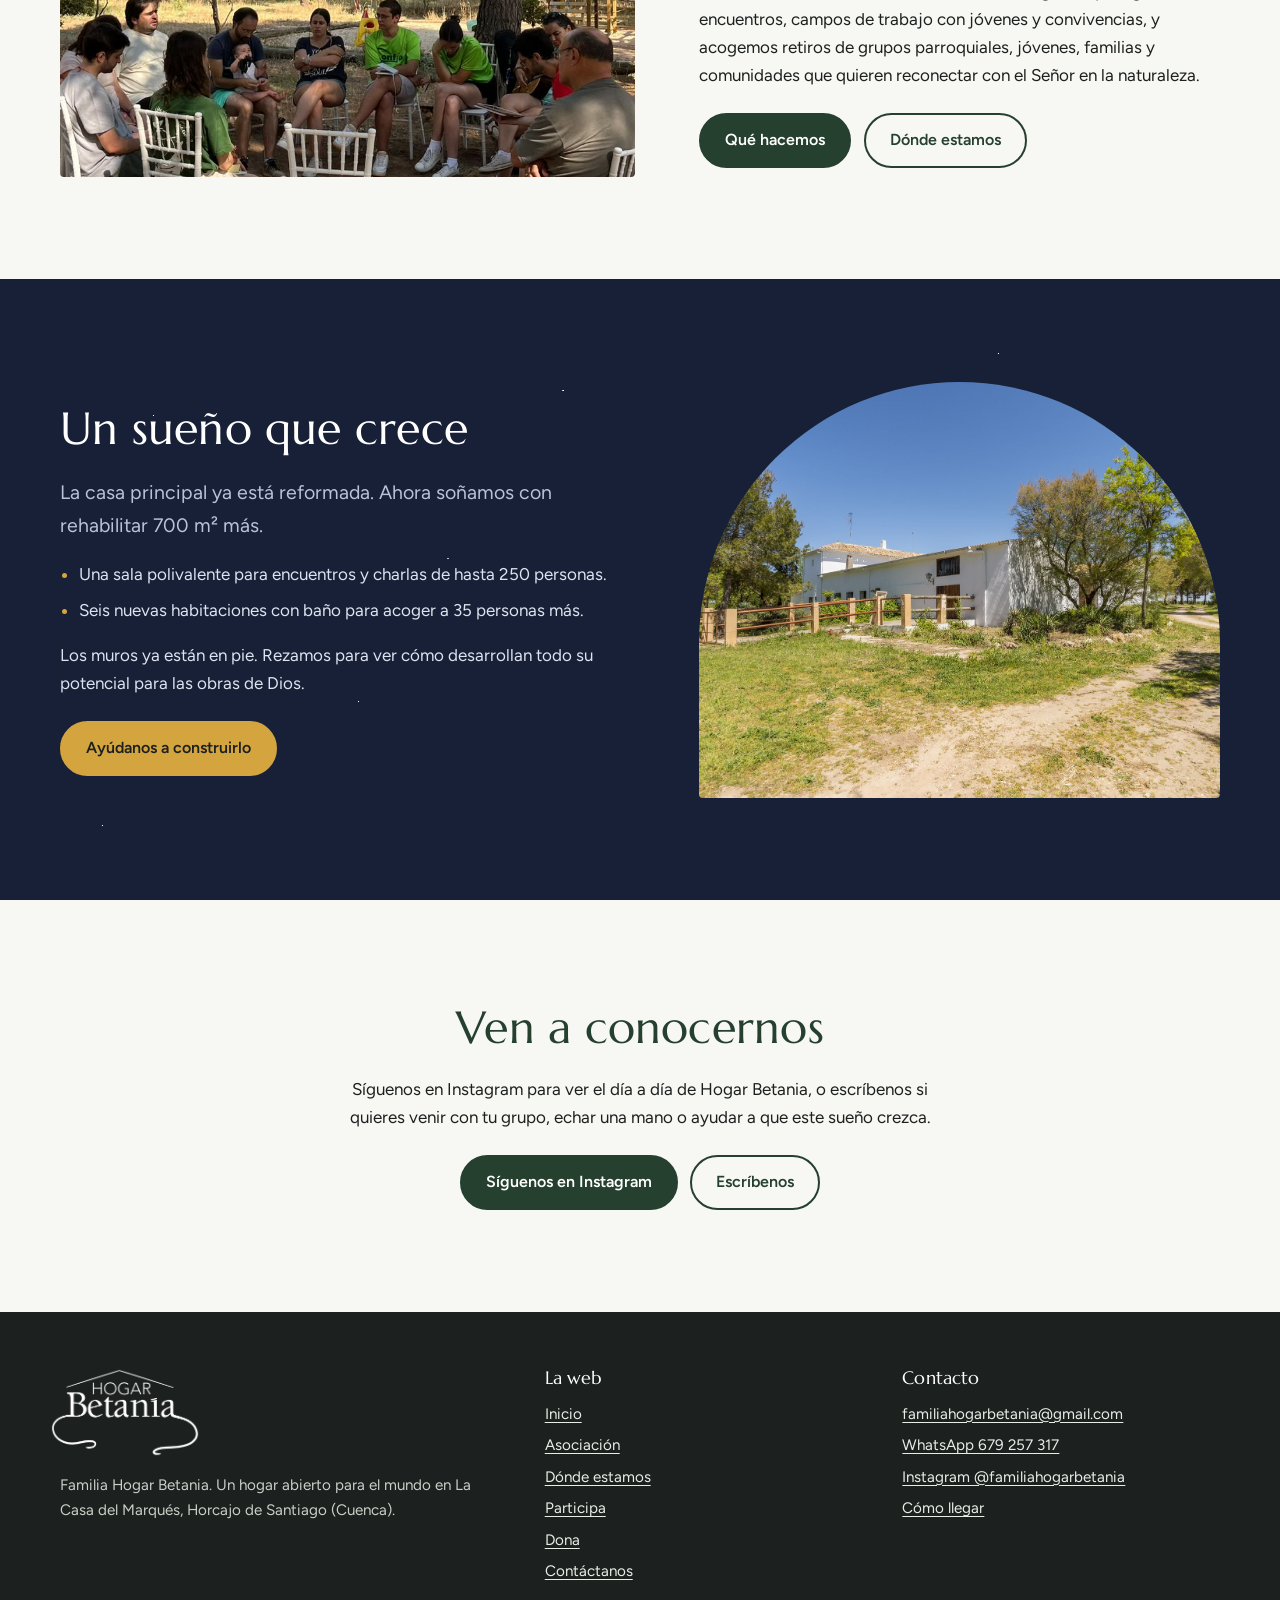
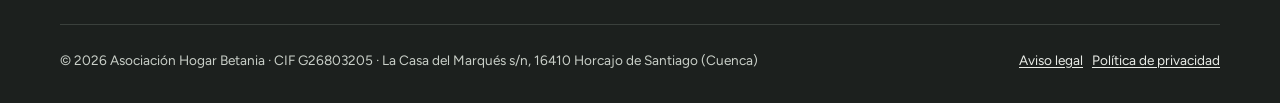
==== commit 6886ae58: "Nuevo vídeo de dron estabilizado en la portada Co-Authored-By: Claude Opus 5.5 <noreply@anthropic.co" ====
--- a/index.html
+++ b/index.html
@@ -48,7 +48,10 @@
   <main id="contenido">
 
     <section class="portada" aria-label="Presentación">
-      <img src="img/portada.jpg" alt="" fetchpriority="high">
+      <video autoplay muted loop playsinline preload="auto" poster="img/portada-video.jpg" aria-hidden="true">
+        <source src="video/finca-portada.mp4" type="video/mp4">
+      </video>
+      <button class="pausar-video" type="button">Pausar vídeo</button>
       <div class="contenedor">
         <img class="logo-portada" src="img/logo-blanco.png" alt="" width="220" height="130">
         <h1>Hogar Betania, hogar para el mundo</h1>
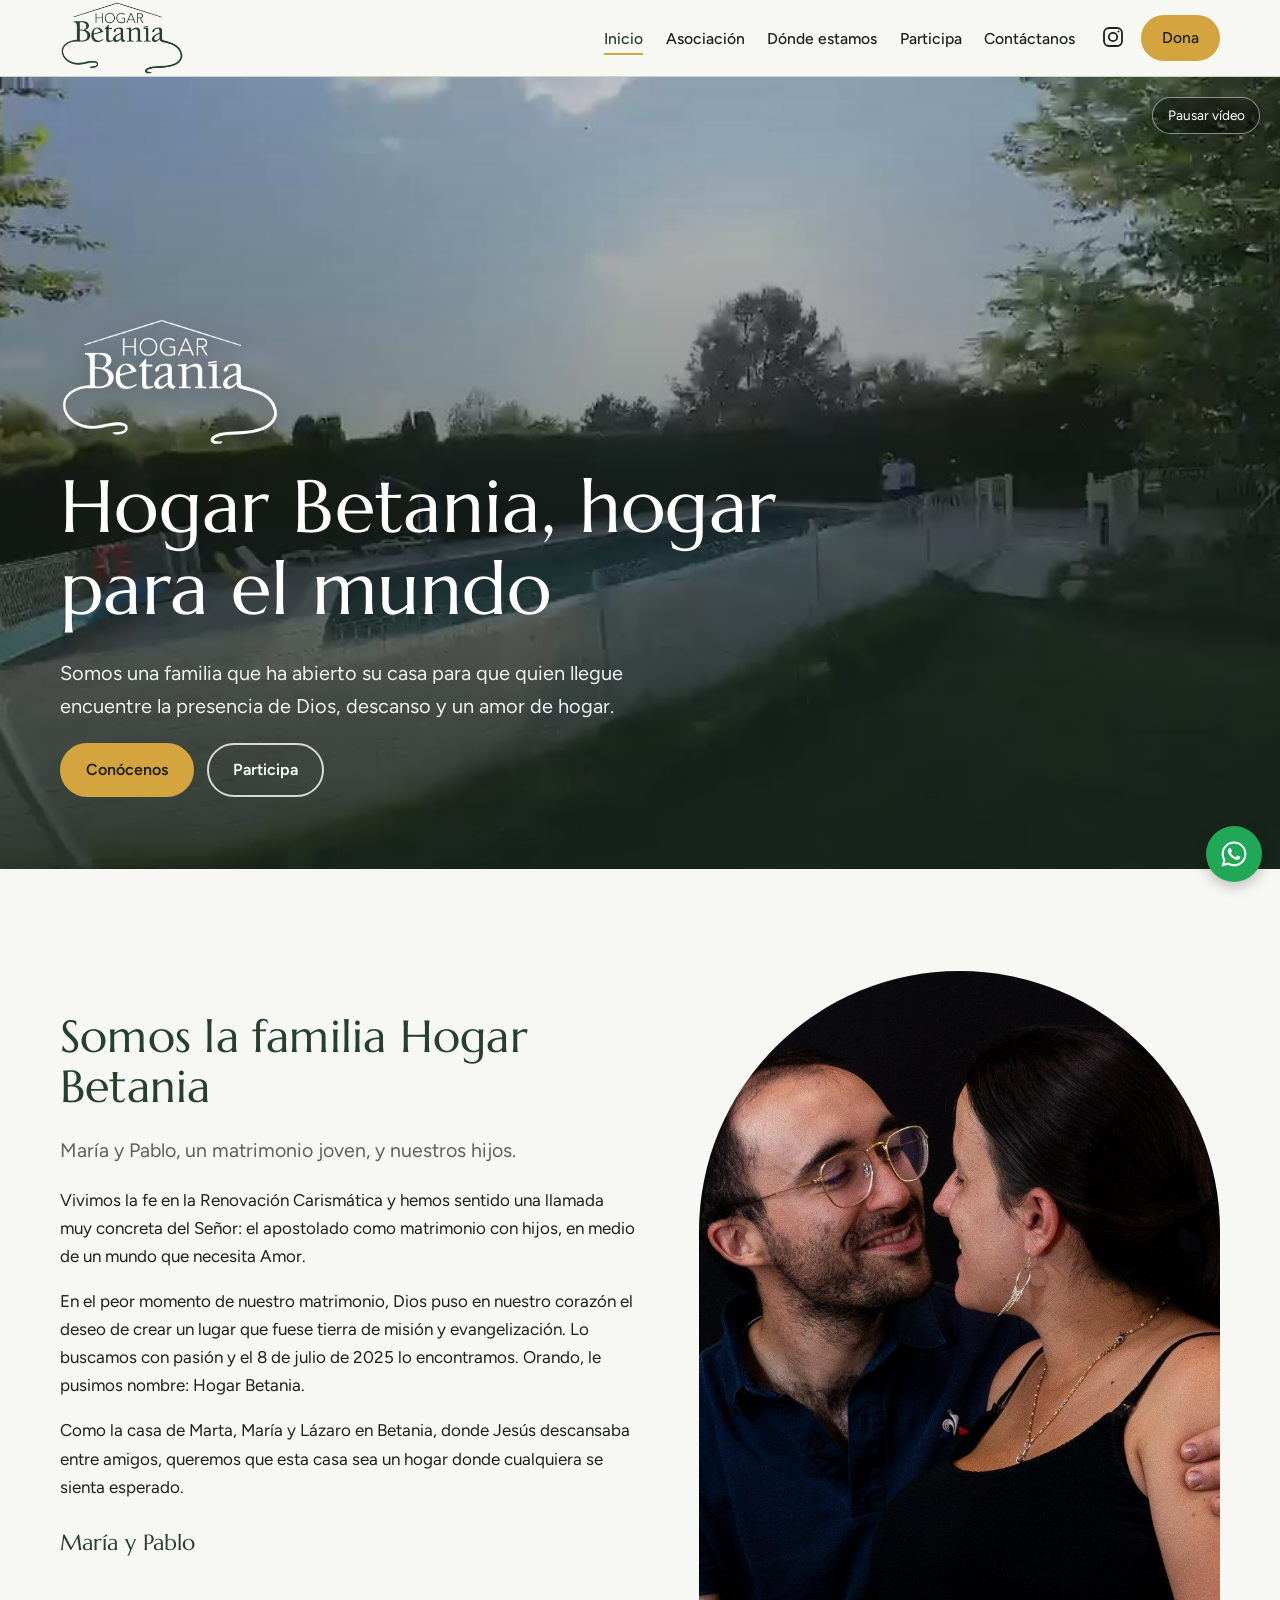
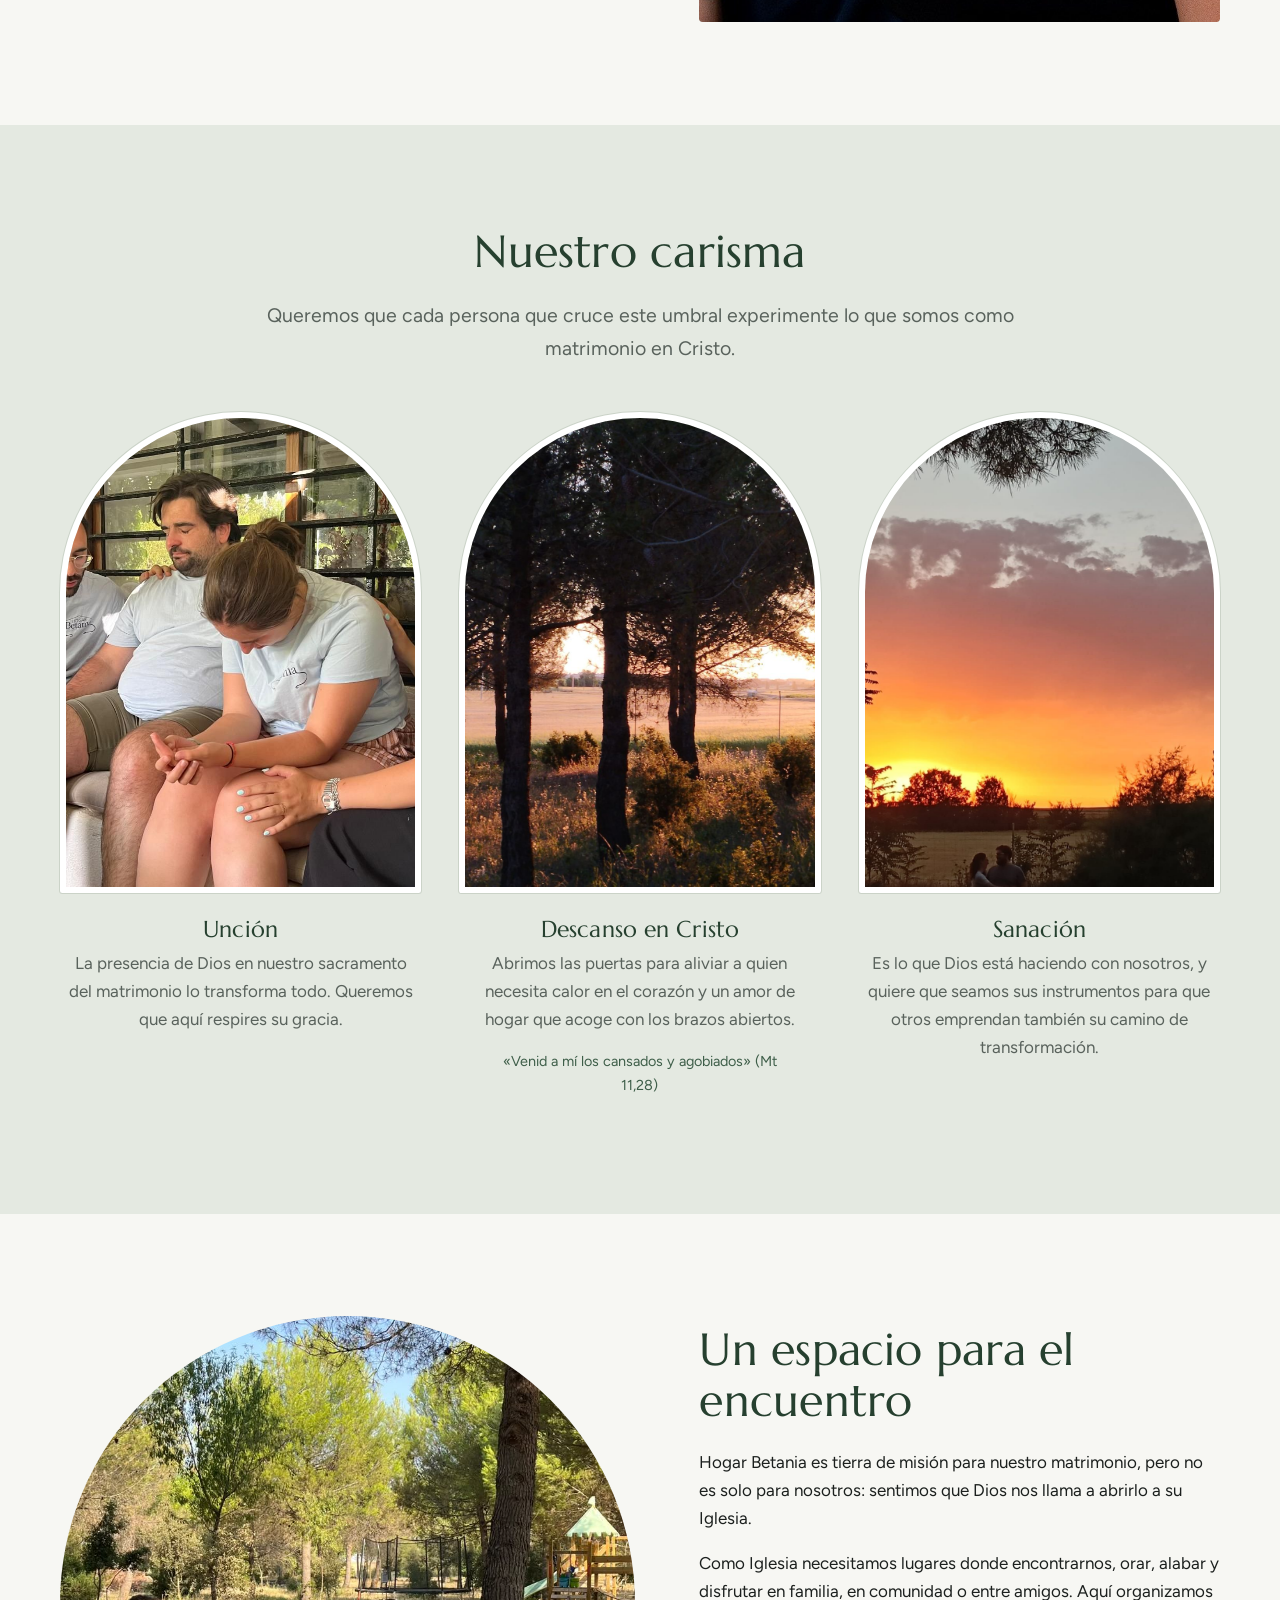
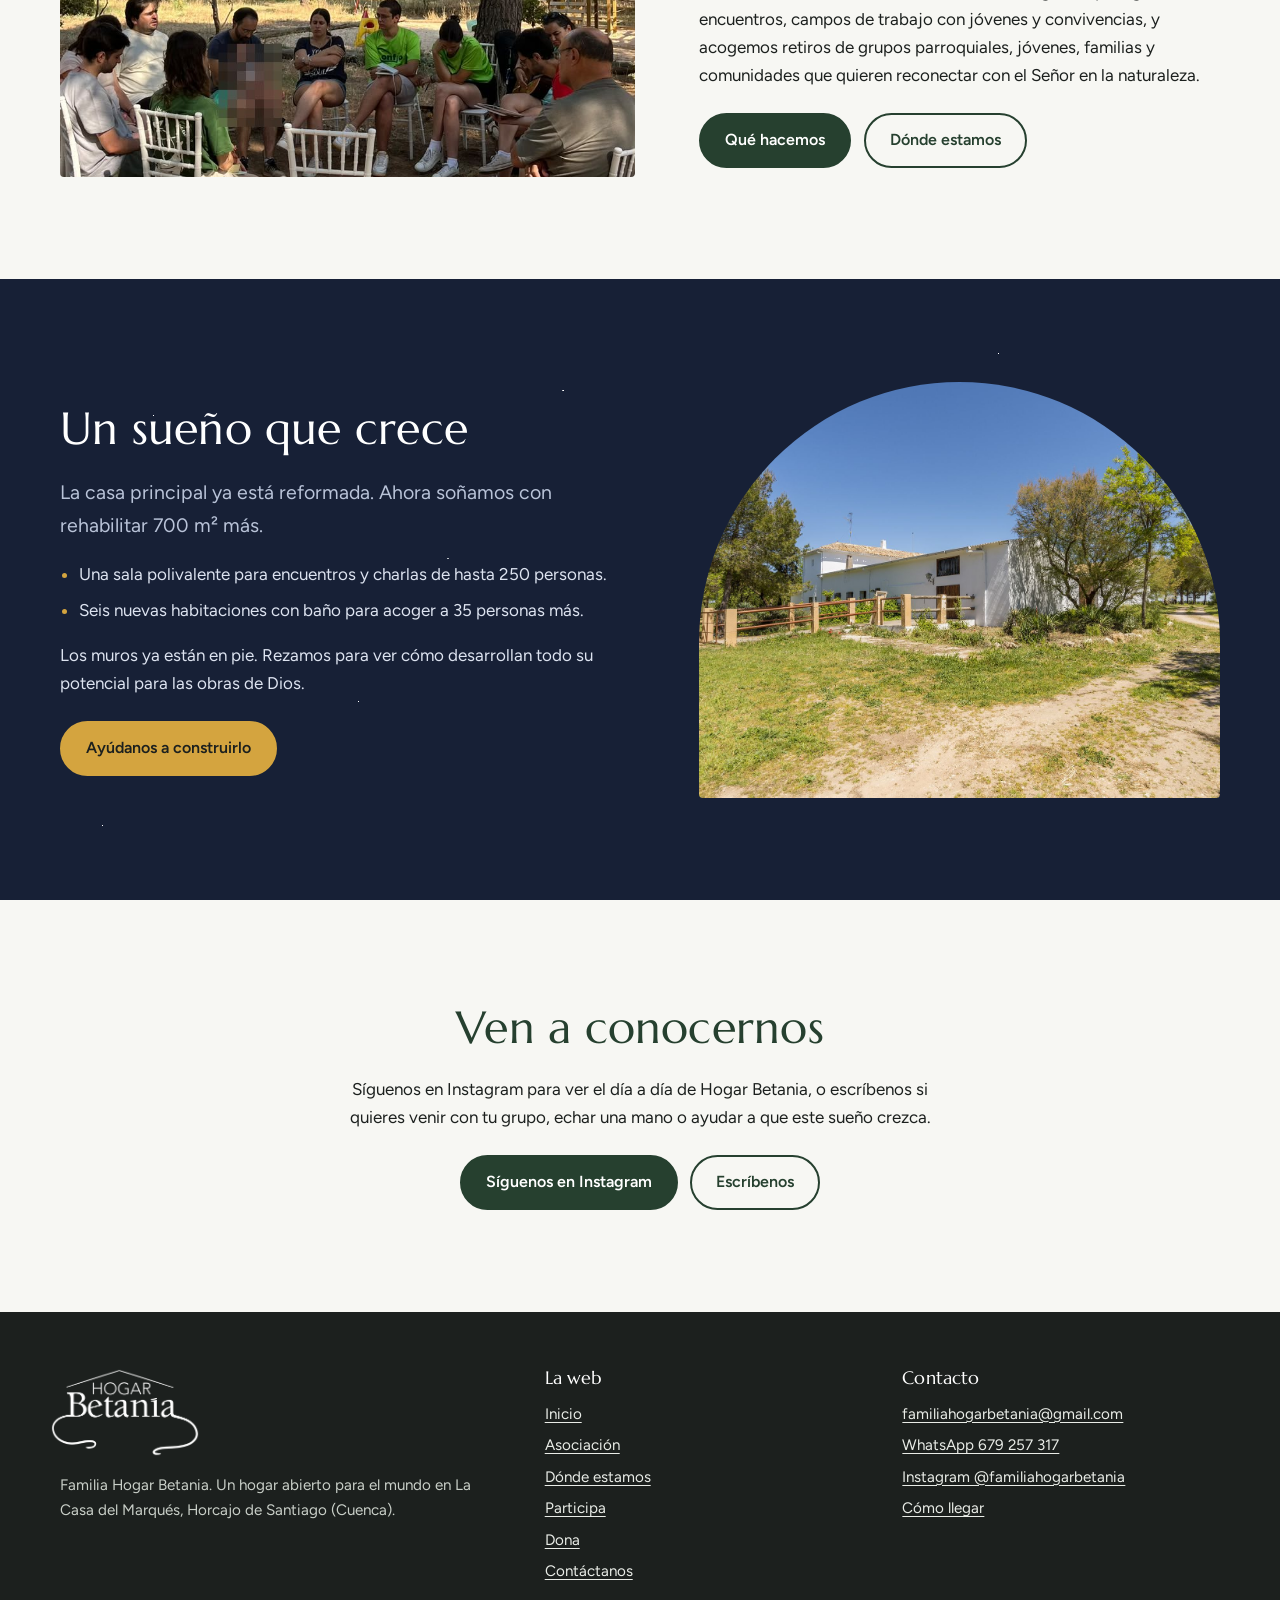
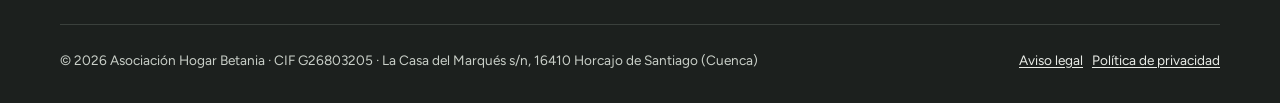
==== commit 0cc12fe9: "Web de Familia Hogar Betania Co-Authored-By: Claude Opus 5.5 <noreply@anthropic.com> Claude-Session:" ====
--- a/index.html
+++ b/index.html
@@ -10,7 +10,12 @@
   <meta property="og:site_name" content="Familia Hogar Betania">
   <meta property="og:title" content="Familia Hogar Betania · Hogar para el mundo">
   <meta property="og:description" content="Somos María y Pablo, una familia que abre su casa en La Casa del Marqués (Horcajo de Santiago, Cuenca) como tierra de misión: un lugar de encuentro, descanso en Cristo y sanación.">
-  <meta property="og:image" content="https://familiahogarbetania.pages.dev/img/portada.jpg">
+  <meta property="og:image" content="https://familiahogarbetania.pages.dev/img/compartir.jpg">
+  <meta property="og:image:width" content="1200">
+  <meta property="og:image:height" content="630">
+  <meta property="og:image:alt" content="Hogar Betania: vista aérea de la finca">
+  <meta property="og:locale" content="es_ES">
+  <meta name="twitter:card" content="summary_large_image">
   <meta property="og:url" content="https://familiahogarbetania.pages.dev/">
   <meta name="theme-color" content="#26402F">
   <link rel="icon" href="img/favicon.png" type="image/png">
@@ -92,7 +97,7 @@
             <p>La presencia de Dios en nuestro sacramento del matrimonio lo transforma todo. Queremos que aquí respires su gracia.</p>
           </article>
           <article class="puerta">
-            <div class="arco"><img src="img/descanso.jpg" alt="Pinar de la finca" loading="lazy"></div>
+            <div class="arco"><img src="img/descanso.jpg" alt="Pinar de la finca al atardecer" loading="lazy"></div>
             <h3>Descanso en Cristo</h3>
             <p>Abrimos las puertas para aliviar a quien necesita calor en el corazón y un amor de hogar que acoge con los brazos abiertos.</p>
             <p class="cita">«Venid a mí los cansados y agobiados» (Mt 11,28)</p>
--- a/css/estilos.css
+++ b/css/estilos.css
@@ -311,3 +311,32 @@
 }
 .whatsapp-flotante:hover { background: #17924A; color: #fff; }
 .whatsapp-flotante svg { width: 30px; height: 30px; }
+
+/* ---------- Mapa integrado ---------- */
+.mapa { margin: 0; }
+.mapa iframe { width: 100%; aspect-ratio: 16 / 7; min-height: 320px; border: 1px solid var(--linea); border-radius: 18px; display: block; background: var(--salvia); }
+.mapa figcaption { font-size: .85rem; color: var(--gris); margin-top: .5rem; }
+
+/* ---------- Galería ampliable ---------- */
+.ampliable { cursor: zoom-in; }
+.visor {
+  position: fixed; inset: 0; z-index: 100; background: rgba(12, 18, 14, .94);
+  display: none; align-items: center; justify-content: center; padding: 3.5rem 3.5rem 4.5rem;
+}
+.visor.abierto { display: flex; }
+.visor img { max-width: 100%; max-height: 100%; object-fit: contain; border-radius: 6px; box-shadow: 0 10px 40px rgba(0,0,0,.4); }
+.visor p { position: absolute; left: 0; right: 0; bottom: 1.2rem; text-align: center; color: #E9ECE7; font-size: .95rem; margin: 0; padding: 0 4rem; }
+.visor button {
+  position: absolute; background: rgba(255,255,255,.12); color: #fff; border: 1px solid rgba(255,255,255,.35);
+  width: 48px; height: 48px; border-radius: 50%; font-size: 1.6rem; line-height: 1; cursor: pointer; display: grid; place-items: center;
+}
+.visor button:hover { background: rgba(255,255,255,.25); }
+.visor .cerrar { top: 1rem; right: 1rem; }
+.visor .anterior { left: 1rem; top: 50%; transform: translateY(-50%); }
+.visor .siguiente { right: 1rem; top: 50%; transform: translateY(-50%); }
+@media (max-width: 600px) {
+  .visor { padding: 4rem .5rem 5rem; }
+  .visor .anterior, .visor .siguiente { top: auto; bottom: 3.2rem; transform: none; }
+}
+body.sin-scroll { overflow: hidden; }
+.visor button[hidden] { display: none; }
